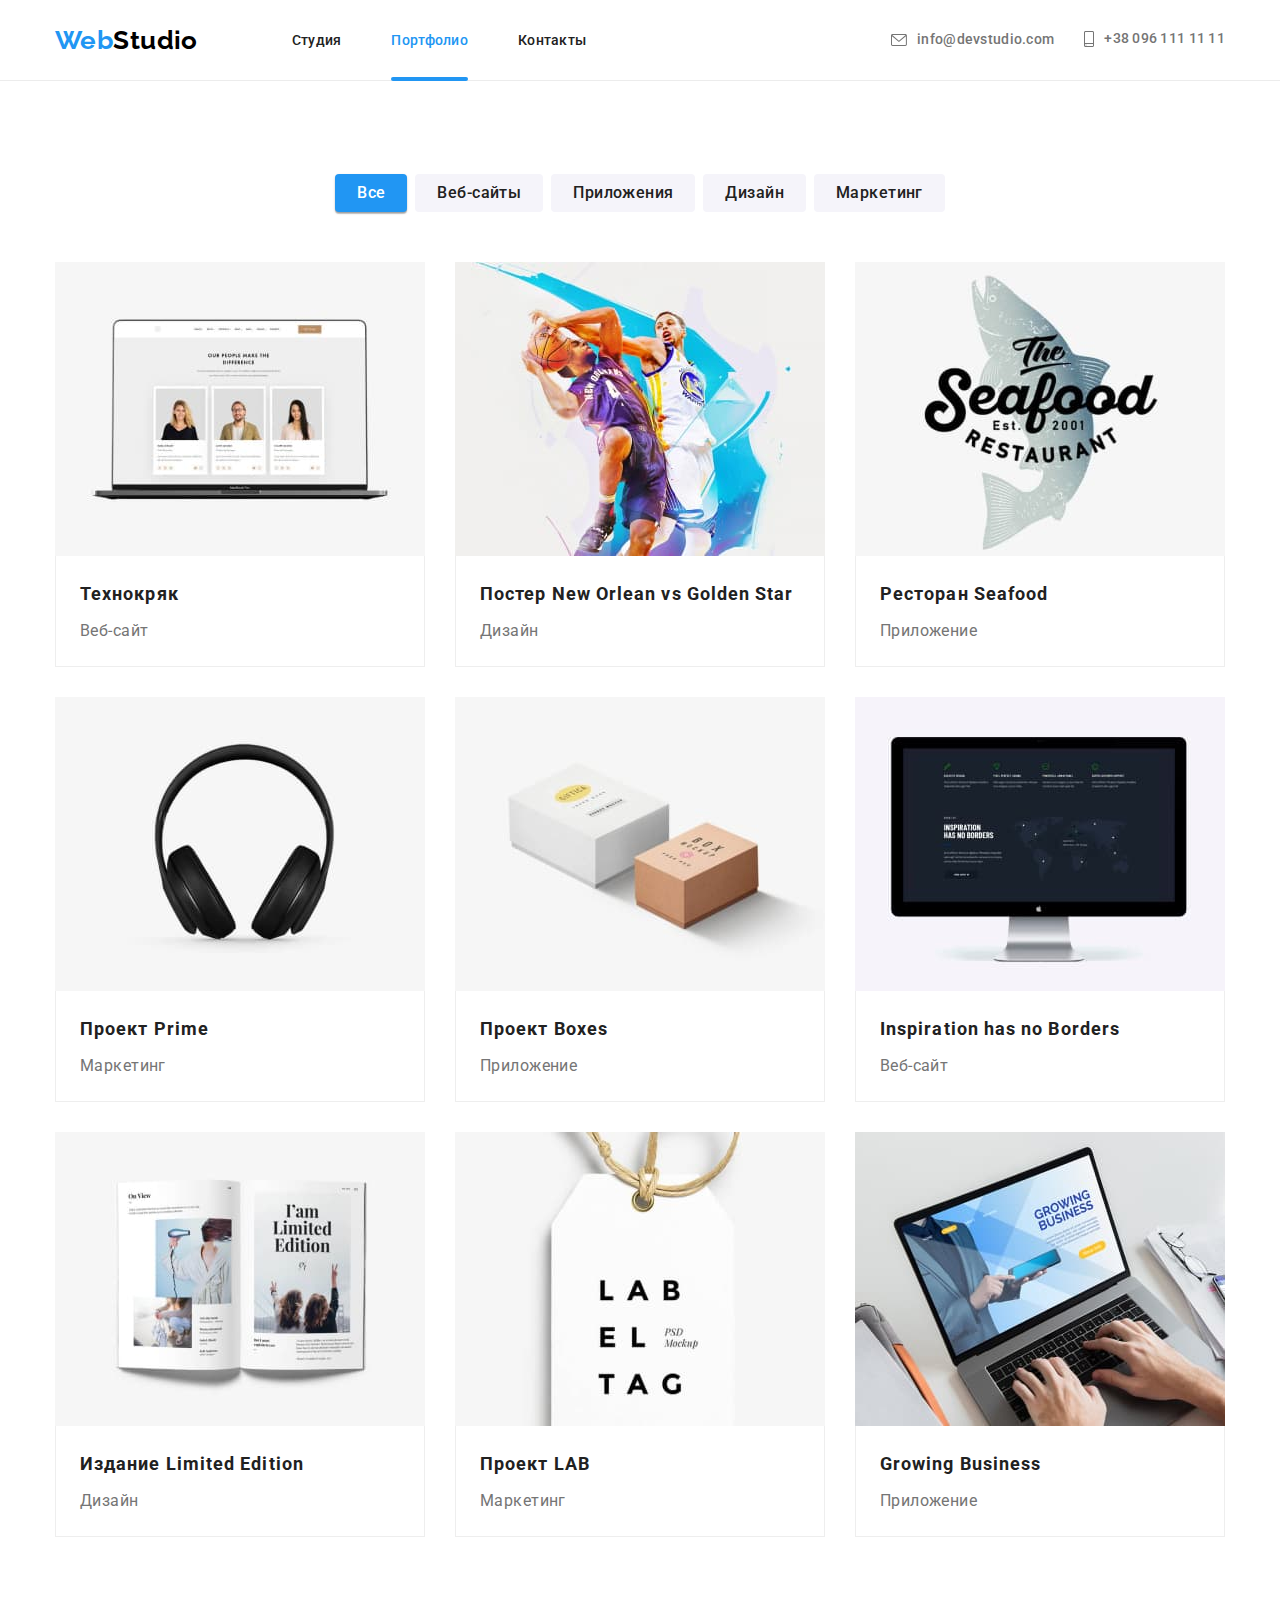
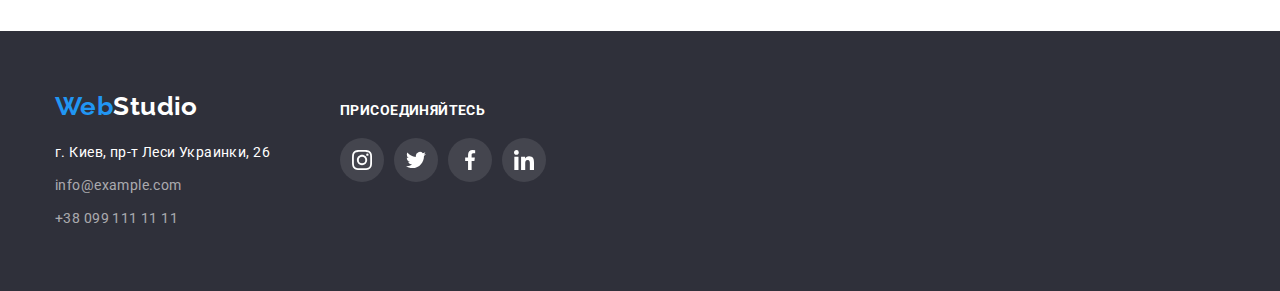
==== portfolio.html @ 984427cb "Initial files copied" ====
<!DOCTYPE html>
<html lang="ru">
  <head>
    <meta charset="UTF-8" />
    <meta name="viewport" content="width=device-width, initial-scale=1.0" />
    <link rel="preconnect" href="https://fonts.gstatic.com" />
    <link
      href="https://fonts.googleapis.com/css2?family=Raleway:wght@400;700&family=Roboto:wght@400;500;700;900&display=swap"
      rel="stylesheet"
    />
    <link
      rel="stylesheet"
      href="https://cdnjs.cloudflare.com/ajax/libs/modern-normalize/1.0.0/modern-normalize.min.css"
    />
    <link rel="stylesheet" href="./css/styles.css" />
    <title>Портфолио</title>
  </head>
  <body>
    <!-- Секция хедера -->
    <header class="page-header">
      <div class="container header flex">
        <nav class="header-nav flex">
          <a class="logo" href="./index.html" lang="en"
            ><span class="accent">Web</span>Studio</a
          >
          <ul class="nav-list list flex">
            <li class="nav-item">
              <a class="nav-link" href="./index.html">Студия</a>
            </li>
            <li class="nav-item">
              <a class="nav-link current" href="./portfolio.html">Портфолио</a>
            </li>
            <li class="nav-item">
              <a class="nav-link" href="#contact">Контакты</a>
            </li>
          </ul>
        </nav>
        <ul class="contacts-list list flex">
          <li class="item">
            <a class="contacts-link header" href="mailto:info@devstudio.com">
              <svg class="icon-envelope">
                <use href="./images/sprite.svg#icon-envelope"></use>
              </svg>
              info@devstudio.com</a
            >
          </li>
          <li class="item">
            <a class="contacts-link header" href="tel:+380961111111"
              ><svg class="icon-smartphone">
                <use href="./images/sprite.svg#icon-smartphone"></use>
              </svg>
              +38 096 111 11 11</a
            >
          </li>
        </ul>
      </div>
    </header>

    <main>
      <!-- В будущем сделать Н1 скрытым заголовком корректно-->
      <h1 class="hero-title visuallyhidden">Наше портфолио</h1>
      <!-- Временно оформлены как ссылки -->
      <section class="portfolio-filter">
        <div class="container">
          <ul class="filter-list list flex">
            <li class="filter-item">
              <a class="filter-button current">Все</a>
            </li>
            <li class="filter-item">
              <a class="filter-button">Веб-сайты</a>
            </li>
            <li class="filter-item">
              <a class="filter-button">Приложения</a>
            </li>
            <li class="filter-item">
              <a class="filter-button">Дизайн</a>
            </li>
            <li class="filter-item">
              <a class="filter-button">Маркетинг</a>
            </li>
          </ul>
          <ul class="gallery-list list flex">
            <li class="gallery-card">
              <a href="" class="gallery-card-link">
                <div class="gallery-card-box">
                  <div class="gallery-image-wrap">
                    <img
                      class="gallery-card-image"
                      src="./images/project-one.jpg"
                      alt="Команда вебсайта Технокряк"
                    />
                    <div class="gallery-image-text">
                      <p>
                        Технокряк это современная площадка распространения
                        коронавируса. Компании используют эту платформу для
                        цифрового шпионажа и атак на защищённые сервера
                        конкурентов.
                      </p>
                    </div>
                  </div>
                  <div class="gallery-card-content">
                    <h2 class="gallery-card-title">Технокряк</h2>
                    <p class="gallery-card-text">Веб-сайт</p>
                  </div>
                </div>
              </a>
            </li>
            <li class="gallery-card">
              <a href="" class="gallery-card-link">
                <div class="gallery-card-box">
                  <div class="gallery-image-wrap">
                    <img
                      class="gallery-card-image"
                      src="./images/project-two.jpg"
                      alt="Два баскетболиста в прыжке"
                    />
                    <div class="gallery-image-text">
                      <p>
                        Технокряк это современная площадка распространения
                        коронавируса. Компании используют эту платформу для
                        цифрового шпионажа и атак на защищённые сервера
                        конкурентов.
                      </p>
                    </div>
                  </div>
                  <div class="gallery-card-content">
                    <h2 class="gallery-card-title">
                      Постер <span lang="en">New Orlean vs Golden Star</span>
                    </h2>
                    <p class="gallery-card-text">Дизайн</p>
                  </div>
                </div>
              </a>
            </li>
            <li class="gallery-card">
              <a href="" class="gallery-card-link">
                <div class="gallery-card-box">
                  <div class="gallery-image-wrap">
                    <img
                      class="gallery-card-image"
                      src="./images/project-three.jpg"
                      alt="Логотип ресторана морепродуктов"
                    />
                    <div class="gallery-image-text">
                      <p>
                        Технокряк это современная площадка распространения
                        коронавируса. Компании используют эту платформу для
                        цифрового шпионажа и атак на защищённые сервера
                        конкурентов.
                      </p>
                    </div>
                  </div>
                  <div class="gallery-card-content">
                    <h2 class="gallery-card-title">
                      Ресторан <span lang="en">Seafood</span>
                    </h2>
                    <p class="gallery-card-text">Приложение</p>
                  </div>
                </div>
              </a>
            </li>
            <li class="gallery-card">
              <a href="" class="gallery-card-link">
                <div class="gallery-card-box">
                  <div class="gallery-image-wrap">
                    <img
                      class="gallery-card-image"
                      src="./images/project-four.jpg"
                      alt="Беспроводные закрытые наушники"
                    />
                    <div class="gallery-image-text">
                      <p>
                        Технокряк это современная площадка распространения
                        коронавируса. Компании используют эту платформу для
                        цифрового шпионажа и атак на защищённые сервера
                        конкурентов.
                      </p>
                    </div>
                  </div>
                  <div class="gallery-card-content">
                    <h2 class="gallery-card-title">
                      Проект <span lang="en">Prime</span>
                    </h2>
                    <p class="gallery-card-text">Маркетинг</p>
                  </div>
                </div>
              </a>
            </li>
            <li class="gallery-card">
              <a href="" class="gallery-card-link">
                <div class="gallery-card-box">
                  <div class="gallery-image-wrap">
                    <img
                      class="gallery-card-image"
                      src="./images/project-five.jpg"
                      alt="Две разные коробки"
                    />
                    <div class="gallery-image-text">
                      <p>
                        Технокряк это современная площадка распространения
                        коронавируса. Компании используют эту платформу для
                        цифрового шпионажа и атак на защищённые сервера
                        конкурентов.
                      </p>
                    </div>
                  </div>
                  <div class="gallery-card-content">
                    <h2 class="gallery-card-title">
                      Проект <span lang="en">Boxes</span>
                    </h2>
                    <p class="gallery-card-text">Приложение</p>
                  </div>
                </div>
              </a>
            </li>
            <li class="gallery-card">
              <a href="" class="gallery-card-link">
                <div class="gallery-card-box">
                  <div class="gallery-image-wrap">
                    <img
                      class="gallery-card-image"
                      src="./images/project-six.jpg"
                      alt="Главная страница вебсайта"
                    />
                    <div class="gallery-image-text">
                      <p>
                        Технокряк это современная площадка распространения
                        коронавируса. Компании используют эту платформу для
                        цифрового шпионажа и атак на защищённые сервера
                        конкурентов.
                      </p>
                    </div>
                  </div>
                  <div class="gallery-card-content">
                    <h2 class="gallery-card-title" lang="en">
                      Inspiration has no Borders
                    </h2>
                    <p class="gallery-card-text">Веб-сайт</p>
                  </div>
                </div>
              </a>
            </li>
            <li class="gallery-card">
              <a href="" class="gallery-card-link">
                <div class="gallery-card-box">
                  <div class="gallery-image-wrap">
                    <img
                      class="gallery-card-image"
                      src="./images/project-seven.jpg"
                      alt="Разворот открытой книгие"
                    />
                    <div class="gallery-image-text">
                      <p>
                        Технокряк это современная площадка распространения
                        коронавируса. Компании используют эту платформу для
                        цифрового шпионажа и атак на защищённые сервера
                        конкурентов.
                      </p>
                    </div>
                  </div>
                  <div class="gallery-card-content">
                    <h2 class="gallery-card-title">
                      Издание <span lang="en">Limited Edition</span>
                    </h2>
                    <p class="gallery-card-text">Дизайн</p>
                  </div>
                </div>
              </a>
            </li>
            <li class="gallery-card">
              <a href="" class="gallery-card-link">
                <div class="gallery-card-box">
                  <div class="gallery-image-wrap">
                    <img
                      class="gallery-card-image"
                      src="./images/project-eight.jpg"
                      alt="Белая бирка с подписью"
                    />
                    <div class="gallery-image-text">
                      <p>
                        Технокряк это современная площадка распространения
                        коронавируса. Компании используют эту платформу для
                        цифрового шпионажа и атак на защищённые сервера
                        конкурентов.
                      </p>
                    </div>
                  </div>
                  <div class="gallery-card-content">
                    <h2 class="gallery-card-title">
                      Проект <span lang="en">LAB</span>
                    </h2>
                    <p class="gallery-card-text">Маркетинг</p>
                  </div>
                </div>
              </a>
            </li>
            <li class="gallery-card">
              <a href="" class="gallery-card-link">
                <div class="gallery-card-box">
                  <div class="gallery-image-wrap">
                    <img
                      class="gallery-card-image"
                      src="./images/project-nine.jpg"
                      alt="Отображение веб-сайта на ноутбуке"
                    />
                    <div class="gallery-image-text">
                      <p>
                        Технокряк это современная площадка распространения
                        коронавируса. Компании используют эту платформу для
                        цифрового шпионажа и атак на защищённые сервера
                        конкурентов.
                      </p>
                    </div>
                  </div>
                  <div class="gallery-card-content">
                    <h2 class="gallery-card-title" lang="en">
                      Growing Business
                    </h2>
                    <p class="gallery-card-text">Приложение</p>
                  </div>
                </div>
              </a>
            </li>
          </ul>
        </div>
      </section>
    </main>
    <!-- Секция футера -->
    <footer class="page-footer">
      <div class="container">
        <ul class="footer-block list">
          <li class="footer-adress-part">
            <a class="logo inverse" href="./index.html" lang="en"
              ><span class="accent">Web</span>Studio</a
            >
            <address>
              <ul class="contacts-footer list">
                <li class="item">
                  <a
                    class="address-google"
                    href="https://www.google.com/maps/place/бул.+Леси+Украинки,+26,+Киев,+02000/@50.4265807,30.5361971,17z/data=!3m1!4b1!4m5!3m4!1s0x40d4cf0e033ecbe9:0x57a4dffefec77da0!8m2!3d50.4265807!4d30.5383858"
                    >г. Киев, пр-т Леси Украинки, 26</a
                  >
                </li>
                <li class="item" id="contact">
                  <a class="contacts-link footer" href="mailto:info@example.com"
                    >info@example.com</a
                  >
                </li>
                <li class="item">
                  <a class="contacts-link footer" href="tel:+380991111111"
                    >+38 099 111 11 11</a
                  >
                </li>
              </ul>
            </address>
          </li>
          <li>
            <p class="join-title">присоединяйтесь</p>
            <ul class="social-footer-list list flex">
              <li class="studio-social">
                <a class="studio-social-link link" href="">
                  <svg class="studio-social-icon">
                    <use href="./images/sprite.svg#icon-instagram-logo"></use>
                  </svg>
                </a>
              </li>
              <li class="studio-social">
                <a class="studio-social-link link" href="">
                  <svg class="studio-social-icon">
                    <use href="./images/sprite.svg#icon-twitter-logo"></use>
                  </svg>
                </a>
              </li>
              <li class="studio-social">
                <a class="studio-social-link link" href="">
                  <svg class="studio-social-icon">
                    <use href="./images/sprite.svg#icon-facebook-logo"></use>
                  </svg>
                </a>
              </li>
              <li class="studio-social">
                <a class="studio-social-link link" href="">
                  <svg class="studio-social-icon">
                    <use href="./images/sprite.svg#icon-linkedin-logo"></use>
                  </svg>
                </a>
              </li>
            </ul>
          </li>
        </ul>
      </div>
    </footer>
  </body>
</html>
---- css/styles.css ----
/* primary background color: #ffffff */
/* secondary background color: #F5F4FA */
/* primary text color: #212121 */
/* secondary text color: #ffffff */
/* tertiary text color: #757575 */
/* accent color: #2196f3 */

/* Поряжок укаания стилей:
- позиционирование
- стили блочной модели (разделение пустой строкой)
- стили цвета (разделение пустой строкой)
- стили шрифта (разделение пустой строкой)
- декоративные эффекты, анимации (разделение пустой строкой) */

:root {
  --primary-background-color: #ffffff;
  --secondary-background-color: #f5f4fa;
  --primary-text-color: #212121;
  --secondary-text-color: #ffffff;
  --tertiary-text-color: #757575;
  --accent-color: #2196f3;
  --logo-color: #afb1b8;
  --semitransparante-bg-color: rgba(47, 48, 58, 0.8);
  --animation-timing: cubic-bezier(0.4, 0, 0.2, 1);
}

body {
  padding-top: 80px;
  background-color: var(--primary-background-color);
  color: var(--primary-text-color);

  font-family: 'Roboto', sans-serif;
  font-size: 14px;
  line-height: 1.17;
  letter-spacing: 0.03em;
}

/* Utilities */

.container {
  margin-left: auto;
  margin-right: auto;
  width: 1200px;
  padding-left: 15px;
  padding-right: 15px;

  /* outline: 1px solid tomato; */
}

a,
.link {
  text-decoration: none;
}

address {
  font-style: normal;
}

img {
  display: block;
  max-width: 100%;
  height: auto;
}

.list,
h1,
h2,
h3,
p {
  padding: 0;
  margin: 0;
  list-style: none;
}

.visuallyhidden {
  position: absolute;
  width: 1px;
  height: 1px;
  margin: -1px;
  border: 0;
  padding: 0;
  white-space: nowrap;
  clip-path: inset(100%);
  clip: rect(0 0 0 0);
  overflow: hidden;
}

.accent,
.nav-link.current,
.nav-link:hover,
.nav-link:focus,
.contacts-link:hover,
.contacts-link:focus {
  color: var(--accent-color);
}

.flex {
  display: flex;
  align-items: center;

  /* outline: 2px solid green; */
}

/* Logo */

.logo {
  color: #000000;

  font-family: 'Raleway', sans-serif;
  font-size: 26px;
  font-weight: 700;
}

.logo.inverse {
  color: var(--secondary-text-color);
}

/* Цвет акцента логотипа указан в Utilities */

/* Header */
.page-header {
  position: fixed;
  top: 0;
  left: 0;
  min-height: 80px;
  width: 100%;
  z-index: 1;

  background-color: var(--primary-background-color);
  border-bottom: 1px solid #ececec;
}

.nav-list {
  margin-left: 94px;
}

.nav-item:not(:last-child) {
  margin-right: 50px;
}

.nav-link {
  position: relative;
  display: block;
  /* Область ссылок увеличина согласно видео Репеты */
  padding-top: 32px;
  padding-bottom: 32px;

  color: var(--primary-text-color);
  font-weight: 500;
  letter-spacing: 0.02em;

  transition: color 250ms var(--animation-timing);
}

.nav-link::after {
  position: absolute;
  left: 0;
  bottom: -1px;
  opacity: 0;
  content: '';
  width: 100%;
  height: 4px;
  border-radius: 2px;
  background-color: var(--accent-color);
}

.nav-link.current::after {
  opacity: 1;
}

.contacts-list {
  margin-left: auto;
  font-weight: 500;
  letter-spacing: 0.02em;
}

.contacts-list .item:not(:last-child) {
  margin-right: 30px;
}

.contacts-link,
.advantages-text,
.team-card-text {
  color: var(--tertiary-text-color);
}

.contacts-link {
  transition: color 250ms var(--animation-timing);
}

.contacts-link.header {
  display: inline-flex;
  align-items: center;
}

.icon-envelope {
  width: 16px;
  height: 12px;
  margin-right: 10px;

  fill: currentColor;
}

.icon-smartphone {
  width: 10px;
  height: 16px;
  margin-right: 10px;

  fill: currentColor;
}

.icon-envelope:focus,
.icon-envelope:hover {
  fill: var(--accent-color);
}

/* Модальное окно */
.backdrop {
  position: fixed;
  top: 0;
  left: 0;
  z-index: 1;
  width: 100%;
  height: 100%;
  background-color: rgba(0, 0, 0, 0.2);

  transition: opacity 250ms var(--animation-timing);
}

.backdrop.is-hidden {
  opacity: 0;
  pointer-events: none;
}

.backdrop.is-hidden .modal {
  transform: translate(-50%, -50%) scale(0.7);
}

.modal {
  position: absolute;
  top: 50%;
  left: 50%;
  transform: translate(-50%, -50%) scale(1);

  min-width: 528px;
  min-height: 581px;
  background-color: var(--primary-background-color);

  transition: transform 250ms var(--animation-timing);
}

.modal-close-btn {
  position: absolute;
  top: 8px;
  right: 8px;
  width: 30px;
  height: 30px;
  border: 1px solid rgba(0, 0, 0, 0.1);
  border-radius: 50%;
  background-color: var(--primary-background-color);
  cursor: pointer;
}

.icon-cross {
  position: absolute;
  top: 50%;
  left: 50%;
  transform: translate(-50%, -50%);
  fill: #000000;
  width: 11px;
  height: 11px;

  transition: fill 250ms var(--animation-timing);
}

.modal-close-btn:hover .icon-cross {
  fill: var(--accent-color);
}

/* Hero */

.hero {
  text-align: center;
  /* Фиксированная высота в стилях для отображения фона */
  max-width: 1600px;
  height: 600px;
  margin-right: auto;
  margin-left: auto;
  padding-top: 200px;
  padding-bottom: 200px;
  background-color: #2f303a;
  background-image: linear-gradient(
      to right,
      rgba(47, 48, 58, 0.4),
      rgba(47, 48, 58, 0.4)
    ),
    url('../images/hero-bg.jpg');
  background-repeat: no-repeat;
  background-position: center;
  background-size: cover;
}

.hero-title {
  width: 696px;
  margin-bottom: 30px;
  margin-right: auto;
  margin-left: auto;

  color: var(--secondary-text-color);
  text-transform: uppercase;
  font-size: 44px;
  font-weight: 900;
  line-height: 1.36;
  letter-spacing: 0.06em;
}

.hero-button {
  padding-top: 10px;
  padding-right: 32px;
  padding-bottom: 10px;
  padding-left: 32px;
  border-radius: 4px;
  border-width: 0;

  cursor: pointer;

  background-color: var(--accent-color);
  color: var(--secondary-text-color);

  font-weight: 700;
  font-size: 16px;
  line-height: 1.87;

  transition: background-color 250ms var(--animation-timing),
    color 250ms var(--animation-timing);
}

.hero-button:focus,
.hero-button:hover {
  background-color: var(--primary-background-color);
  color: var(--accent-color);
}

/* Advantages */

.advantages {
  padding-top: 94px;
  padding-bottom: 94px;
}

.advantages-thumb {
  display: flex;
  justify-content: center;
  align-items: center;
  height: 120px;
  margin-bottom: 30px;
  background-color: var(--secondary-background-color);
  border-radius: 4px;
}

.advantages-icon {
  width: 70px;
  height: 70px;
}

.advantages-list {
  align-items: flex-start;
}

/* advantages-title-main - скрыт в блоке utilities*/

.advantages-title {
  margin-bottom: 10px;

  font-weight: 700;
  text-transform: uppercase;
}

.advantages-text {
  /* цвет указан в блоке Header */
  line-height: 1.71;
}

.advantages-list .item:not(:last-child) {
  margin-right: 30px;
}

.advantages-list .item {
  width: calc((100% - 90px) / 4);
}

/* Activity */

.activity {
  padding-bottom: 94px;
}

.activity-title,
.team-title,
.clients-title {
  margin-bottom: 50px;
  font-weight: 700;
  font-size: 36px;
  text-align: center;
}

.activity-item:not(:last-child) {
  margin-right: 30px;
}

.activity-item {
  position: relative;
  z-index: -1;
  width: calc((100% - 60px) / 3);
}

.activity-text {
  position: absolute;
  bottom: 0;
  left: 0;
  width: 100%;
  padding-top: 27px;
  padding-bottom: 27px;
  background-color: var(--semitransparante-bg-color);
  color: var(--secondary-text-color);
  text-align: center;
  text-transform: uppercase;
  font-weight: 700;
}

/* Team */

/* Team title прописан в блоке activity */

.team.section {
  background-color: var(--secondary-background-color);
  padding-top: 94px;
  padding-bottom: 94px;
}

.team-card:not(:last-child) {
  margin-right: 30px;
}

.team-card {
  width: calc((100% - 90px) / 4);
  background-color: var(--primary-background-color);
  box-shadow: 0px 1px 3px rgba(0, 0, 0, 0.12), 0px 1px 1px rgba(0, 0, 0, 0.14),
    0px 2px 1px rgba(0, 0, 0, 0.2);
  border-radius: 0px 0px 4px 4px;
}

.team-card-content {
  padding-top: 30px;

  font-size: 16px;
  text-align: center;
}

.team-card-title {
  margin-bottom: 10px;
  font-weight: 500;
}

.team-social {
  padding-top: 16px;
  padding-right: 32px;
  padding-bottom: 30px;
  padding-left: 32px;
  justify-content: center;
}

.team-social-item:not(:last-child) {
  margin-right: 10px;
}

.team-social-link {
  width: 44px;
  height: 44px;
  justify-content: center;
  border-radius: 50%;
  background-color: var(--primary-background-color);
  color: var(--logo-color);

  transition: color 250ms var(--animation-timing),
    background-color 250ms var(--animation-timing);
}

.team-icon {
  width: 20px;
  height: 20px;
  fill: currentColor;

  transition: fill 250ms var(--animation-timing);
}

.team-social-link:hover,
.team-social-link:focus {
  color: var(--primary-background-color);
  background-color: var(--accent-color);
}

.team-icon:hover,
.team-icon:focus {
  color: var(--primary-background-color);
}

/* Clients */

.clients {
  padding-top: 94px;
  padding-bottom: 94px;
}

/* Clients title прописан в блоке activity */

.clients-list {
  display: flex;
  justify-content: space-between;
}

.clients-link {
  display: flex;
  align-items: center;
  justify-content: center;
  width: 170px;
  height: 90px;
  border-radius: 4px;
  border: 1px solid #afb1b8;
  background-color: var(--primary-background-color);
  color: var(--logo-color);

  transition: border-color 250ms var(--animation-timing);
}

.clients-link:hover,
.clients-link:focus {
  border: 1px solid var(--accent-color);
}

.clients-icons {
  fill: currentColor;
  transition: fill 250ms var(--animation-timing);
}

.clients-icon-1 {
  width: 44.27px;
  height: 49.23px;
}
.clients-icon-2 {
  width: 40px;
  height: 52px;
}
.clients-icon-3 {
  width: 41px;
  height: 42.6px;
}
.clients-icon-4 {
  width: 79.66px;
  height: 42.02px;
}
.clients-icon-5 {
  width: 59px;
  height: 47px;
}
.clients-icon-6 {
  width: 88.48px;
  height: 45.44px;
}

.clients-link:hover .clients-icons,
.clients-link:focus .clients-icons {
  fill: var(--accent-color);
}

/* Footer */

.page-footer {
  padding-top: 60px;
  padding-bottom: 60px;
  background-color: #2f303a;
}

.footer-block {
  display: flex;
  align-items: baseline;
}

.contacts-footer {
  margin-top: 20px;
  line-height: 1.71;
}

.contacts-footer .item + .item {
  margin-top: 9px;
}

.address-google {
  color: var(--secondary-text-color);
}

.contacts-link.footer {
  color: rgba(255, 255, 255, 0.6);
}

.footer-adress-part {
  margin-right: 70px;
}

.join-title {
  margin-bottom: 20px;
  font-size: 14px;
  font-weight: 700;
  text-transform: uppercase;

  color: var(--secondary-text-color);
}

.studio-social-link {
  display: flex;
  align-items: center;
  justify-content: center;
  width: 44px;
  height: 44px;

  border-radius: 50%;
  background-color: rgba(255, 255, 255, 0.1);
  color: var(--secondary-text-color);

  transition: background-color 250ms var(--animation-timing);
}

.studio-social-link:hover,
.studio-social-link:focus {
  background-color: var(--accent-color);
}

.studio-social:not(:last-child) {
  margin-right: 10px;
}

.studio-social-icon {
  width: 20px;
  height: 20px;

  fill: currentColor;
}

/* Portfolio Hero (начало блоков страницы Портфолио) */

/* .hero-title - в блоке utilities */

/* Portfolio filter */

.portfolio-filter {
  padding-top: 94px;
  padding-bottom: 94px;
}

.filter-list {
  justify-content: center;
  margin-bottom: 50px;
}

.filter-button {
  display: inline-block;
  padding: 6px 22px;
  border-radius: 4px;
  text-align: center;

  background-color: var(--secondary-background-color);

  font-weight: 500;
  font-size: 16px;
  line-height: 1.62;

  transition: color 250ms var(--animation-timing),
    background-color 250ms var(--animation-timing),
    box-shadow 250ms var(--animation-timing);
}

.filter-item:not(:last-child) {
  margin-right: 8px;
}

.filter-button:hover,
.filter-button:focus,
.filter-button.current {
  background-color: var(--accent-color);
  color: var(--secondary-text-color);
  box-shadow: 0px 1px 3px rgba(0, 0, 0, 0.12), 0px 1px 1px rgba(0, 0, 0, 0.14),
    0px 2px 1px rgba(0, 0, 0, 0.2);
}

/* Portfolio gallery */

.gallery-list {
  flex-wrap: wrap;
}

.gallery-card {
  width: calc((100% - 60px) / 3);
}

.gallery-card:hover {
  box-shadow: 0px 1px 1px rgba(0, 0, 0, 0.12), 0px 4px 4px rgba(0, 0, 0, 0.06),
    1px 4px 6px rgba(0, 0, 0, 0.16);
}

.gallery-card:not(:nth-child(3n)) {
  margin-right: 30px;
}

.gallery-card:not(:nth-last-child(-n + 3)) {
  margin-bottom: 30px;
}

.gallery-image-wrap {
  position: relative;
  overflow: hidden;
}

.gallery-image-text {
  position: absolute;
  top: 0;
  left: 0;
  width: 100%;
  height: 100%;
  padding-right: 24px;
  padding-left: 24px;
  padding-top: 63px;
  padding-bottom: 63px;
  opacity: 0;
  background-color: var(--accent-color);
  color: var(--secondary-text-color);
  font-size: 18px;
  line-height: 1.55;

  transform: translatey(100%);

  transition: opacity 250ms var(--animation-timing),
    transform 250ms var(--animation-timing);
}

.gallery-card-link:hover .gallery-image-text,
.gallery-card-link:focus .gallery-image-text {
  opacity: 0.9;
  transform: translatey(0%);
}

.gallery-card-content {
  padding-right: 24px;
  padding-left: 24px;
  padding-top: 20px;
  padding-bottom: 20px;

  border-right: 1px solid #eeeeee;
  border-bottom: 1px solid #eeeeee;
  border-left: 1px solid #eeeeee;

  background-color: var(--primary-background-color);
}

.gallery-card-title {
  margin-bottom: 4px;

  color: var(--primary-text-color);
  font-weight: 700;
  font-size: 18px;
  line-height: 2;
  letter-spacing: 0.06em;
}

.gallery-card-text {
  color: var(--tertiary-text-color);

  font-size: 16px;
  line-height: 1.87;
}
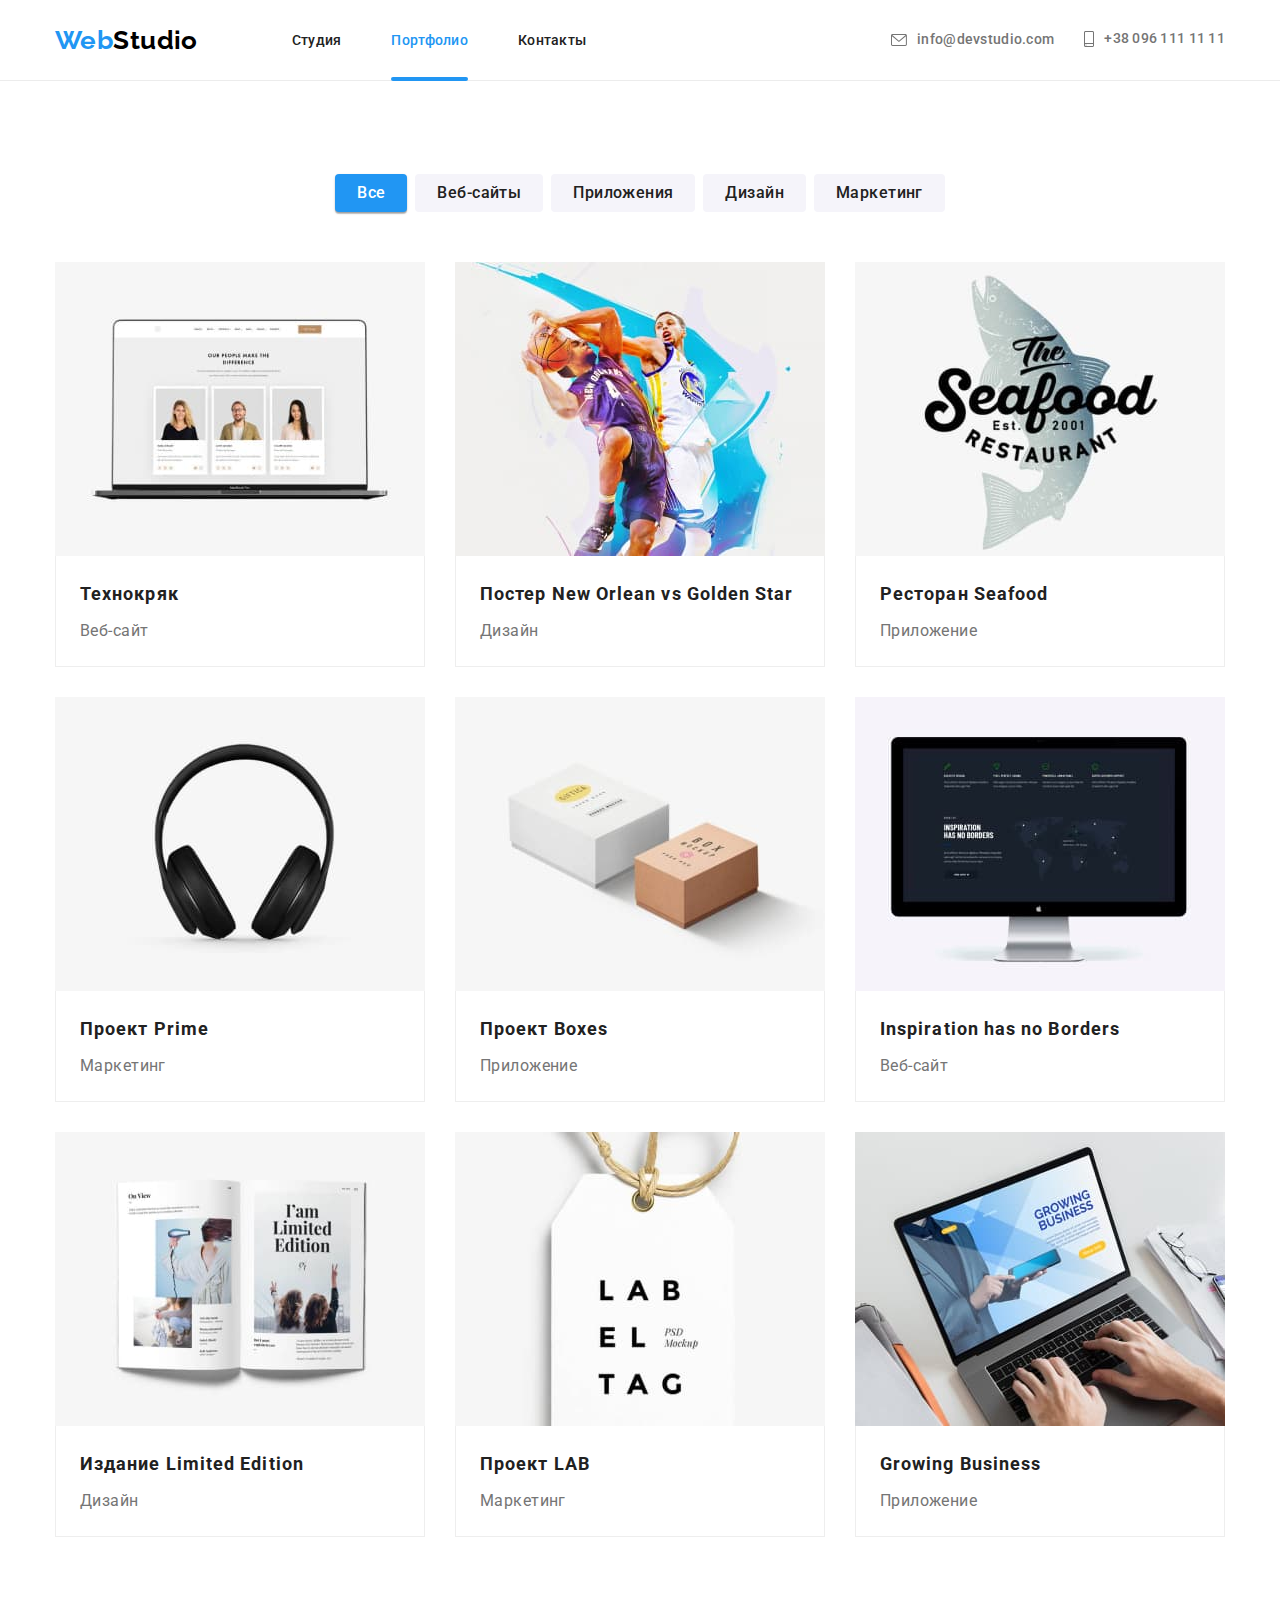
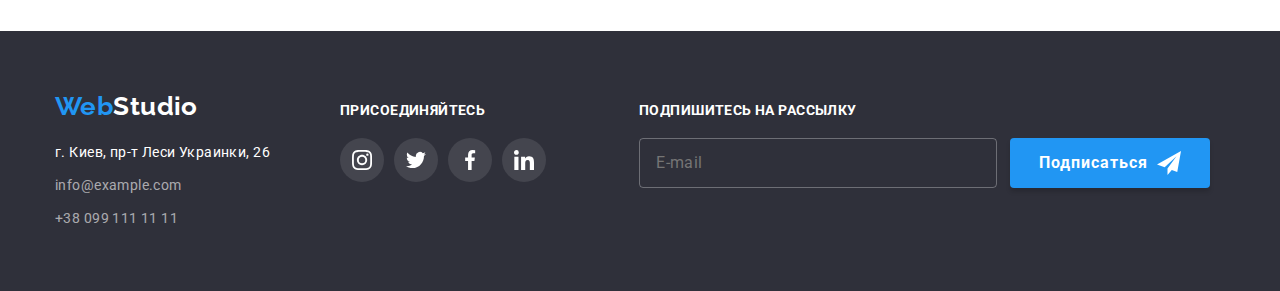
==== commit 78693fe0: "footer completed" ====
--- a/portfolio.html
+++ b/portfolio.html
@@ -356,7 +356,7 @@
             </address>
           </li>
           <li>
-            <p class="join-title">присоединяйтесь</p>
+            <p class="footer-title">присоединяйтесь</p>
             <ul class="social-footer-list list flex">
               <li class="studio-social">
                 <a class="studio-social-link link" href="">
@@ -387,6 +387,18 @@
                 </a>
               </li>
             </ul>
+            <li class="form-item">
+              <b class="footer-title">подпишитесь на рассылку</b>
+              <form class="sign-form-footer" autocomplete="off">
+                <input class="form-footer-input" type="email" name="email" placeholder="E-mail"/>
+                <button type="submit" class="sign-button">Подписаться
+                  <svg class="icon-sign">
+                    <use href="./images/sprite.svg#icon-paper-plane"></use>
+                  </svg>
+                </button>
+                </div>
+                </form>
+            </li>
           </li>
         </ul>
       </div>
--- a/css/styles.css
+++ b/css/styles.css
@@ -22,6 +22,7 @@
   --logo-color: #afb1b8;
   --semitransparante-bg-color: rgba(47, 48, 58, 0.8);
   --animation-timing: cubic-bezier(0.4, 0, 0.2, 1);
+  --form-border-color: rgba(33, 33, 33, 0.2);
 }
 
 body {
@@ -240,12 +241,15 @@
   position: absolute;
   top: 50%;
   left: 50%;
+
+  min-width: 528px;
+  padding: 40px;
+  background-color: var(--primary-background-color);
+  border-radius: 4px;
+  box-shadow: 0px 1px 3px rgba(0, 0, 0, 0.12), 0px 1px 1px rgba(0, 0, 0, 0.14),
+    0px 2px 1px rgba(0, 0, 0, 0.2);
+
   transform: translate(-50%, -50%) scale(1);
-
-  min-width: 528px;
-  min-height: 581px;
-  background-color: var(--primary-background-color);
-
   transition: transform 250ms var(--animation-timing);
 }
 
@@ -275,6 +279,172 @@
 
 .modal-close-btn:hover .icon-cross {
   fill: var(--accent-color);
+}
+
+/* Форма заявки */
+
+.form-structure {
+  width: 100%;
+}
+
+.form-title {
+  font-weight: 700;
+  font-size: 20px;
+  line-height: 1.15;
+  text-align: center;
+  color: var(--primary-text-color);
+  margin-bottom: 12px;
+}
+
+.form-field {
+  display: flex;
+  flex-direction: column;
+  margin-bottom: 10px;
+}
+
+.form-label {
+  margin-bottom: 4px;
+  font-size: 12px;
+  letter-spacing: 0.01em;
+
+  color: var(--tertiary-text-color);
+}
+
+.form-input {
+  height: 40px;
+  margin: 0;
+  padding: 11px 12px 11px 42px;
+
+  border: 1px solid var(--form-border-color);
+  border-radius: 4px;
+  outline: none;
+
+  transition: border 250ms var(--animation-timing);
+}
+
+.form-input:focus {
+  border: 1px solid var(--accent-color);
+}
+
+.input-icon {
+  position: relative;
+  display: flex;
+  flex-direction: column;
+}
+
+.form-icon {
+  position: absolute;
+  top: 50%;
+  left: 12px;
+  transform: translateY(-50%);
+
+  width: 18px;
+  height: 18px;
+
+  fill: currentColor;
+  transition: fill 250ms var(--animation-timing);
+}
+
+.form-input:focus ~ .form-icon {
+  fill: var(--accent-color);
+}
+
+.form-textarea {
+  resize: none;
+  height: 120px;
+  padding: 12px 16px;
+
+  border: 1px solid var(--form-border-color);
+  border-radius: 4px;
+  outline: none;
+
+  transition: border-color 250ms var(--animation-timing);
+}
+
+.form-textarea:focus {
+  border: 1px solid var(--accent-color);
+}
+
+.form-textarea::placeholder {
+  font-size: 12px;
+  letter-spacing: 0.01em;
+
+  color: rgba(117, 117, 117, 0.5);
+}
+
+.policy-field {
+  display: flex;
+  flex-direction: row;
+  justify-content: center;
+  align-items: center;
+  margin-bottom: 30px;
+}
+
+.label-policy {
+  display: flex;
+  align-items: center;
+  line-height: 1.71;
+}
+
+.agreement-link {
+  margin-left: 5px;
+  color: var(--accent-color);
+  text-decoration: underline;
+}
+.agreement-link:focus {
+  color: var(--accent-color);
+  text-decoration: underline;
+}
+
+.input-policy {
+  position: absolute;
+  width: 1px;
+  height: 1px;
+  margin: -1px;
+  border: 0;
+  padding: 0;
+  clip: rect(0 0 0 0);
+  overflow: hidden;
+}
+
+.icon-checkbox {
+  width: 16px;
+  height: 15px;
+  border: 2px solid var(--primary-text-color);
+  border-radius: 2px;
+  margin-right: 7px;
+}
+
+.input-policy:checked + .icon-checkbox {
+  border: 2px solid var(--accent-color);
+  background-color: var(--accent-color);
+  background-image: url('../images/icon-check.svg');
+  background-origin: border-box;
+}
+
+.button-submit {
+  display: block;
+  margin: 0 auto;
+  width: 200px;
+  height: 50px;
+  padding: 10px 55px;
+
+  border: none;
+  border-radius: 4px;
+  box-shadow: 0px 4px 4px rgba(0, 0, 0, 0.15);
+  font-size: 16px;
+  line-height: 1.87;
+  font-weight: 700;
+  letter-spacing: 0.06em;
+  cursor: pointer;
+
+  background-color: var(--accent-color);
+  color: var(--secondary-text-color);
+  transition: background-color 250ms var(--timing-func);
+}
+
+.button-submit:hover {
+  background-color: #188ce8;
 }
 
 /* Hero */
@@ -607,13 +777,17 @@
   margin-right: 70px;
 }
 
-.join-title {
+.footer-title {
   margin-bottom: 20px;
   font-size: 14px;
   font-weight: 700;
   text-transform: uppercase;
 
   color: var(--secondary-text-color);
+}
+
+.social-footer-list {
+  margin-right: 93px;
 }
 
 .studio-social-link {
@@ -643,6 +817,55 @@
   width: 20px;
   height: 20px;
 
+  fill: currentColor;
+}
+
+.form-footer-input {
+  display: inline-flex;
+  width: 358px;
+  height: 50px;
+  margin-right: 10px;
+  margin-top: 20px;
+  padding: 15px 16px;
+  outline: none;
+
+  border: 1px solid rgba(255, 255, 255, 0.3);
+  border-radius: 4px;
+
+  font-size: 16px;
+  line-height: 1.25;
+  letter-spacing: 0.03em;
+  color: var(--tertiary-text-color);
+  background-color: transparent;
+}
+
+.sign-button {
+  display: inline-flex;
+  justify-content: space-between;
+  align-items: center;
+
+  width: 200px;
+  height: 50px;
+  padding: 10px 29px;
+
+  border-radius: 4px;
+  box-shadow: 0px 4px 4px rgba(0, 0, 0, 0.15);
+  border: none;
+  cursor: pointer;
+
+  font-size: 16px;
+  line-height: 1.87;
+  font-weight: 700;
+  letter-spacing: 0.06em;
+  text-align: left;
+
+  color: var(--secondary-text-color);
+  background-color: var(--accent-color);
+}
+
+.icon-sign {
+  width: 24px;
+  height: 24px;
   fill: currentColor;
 }
 
